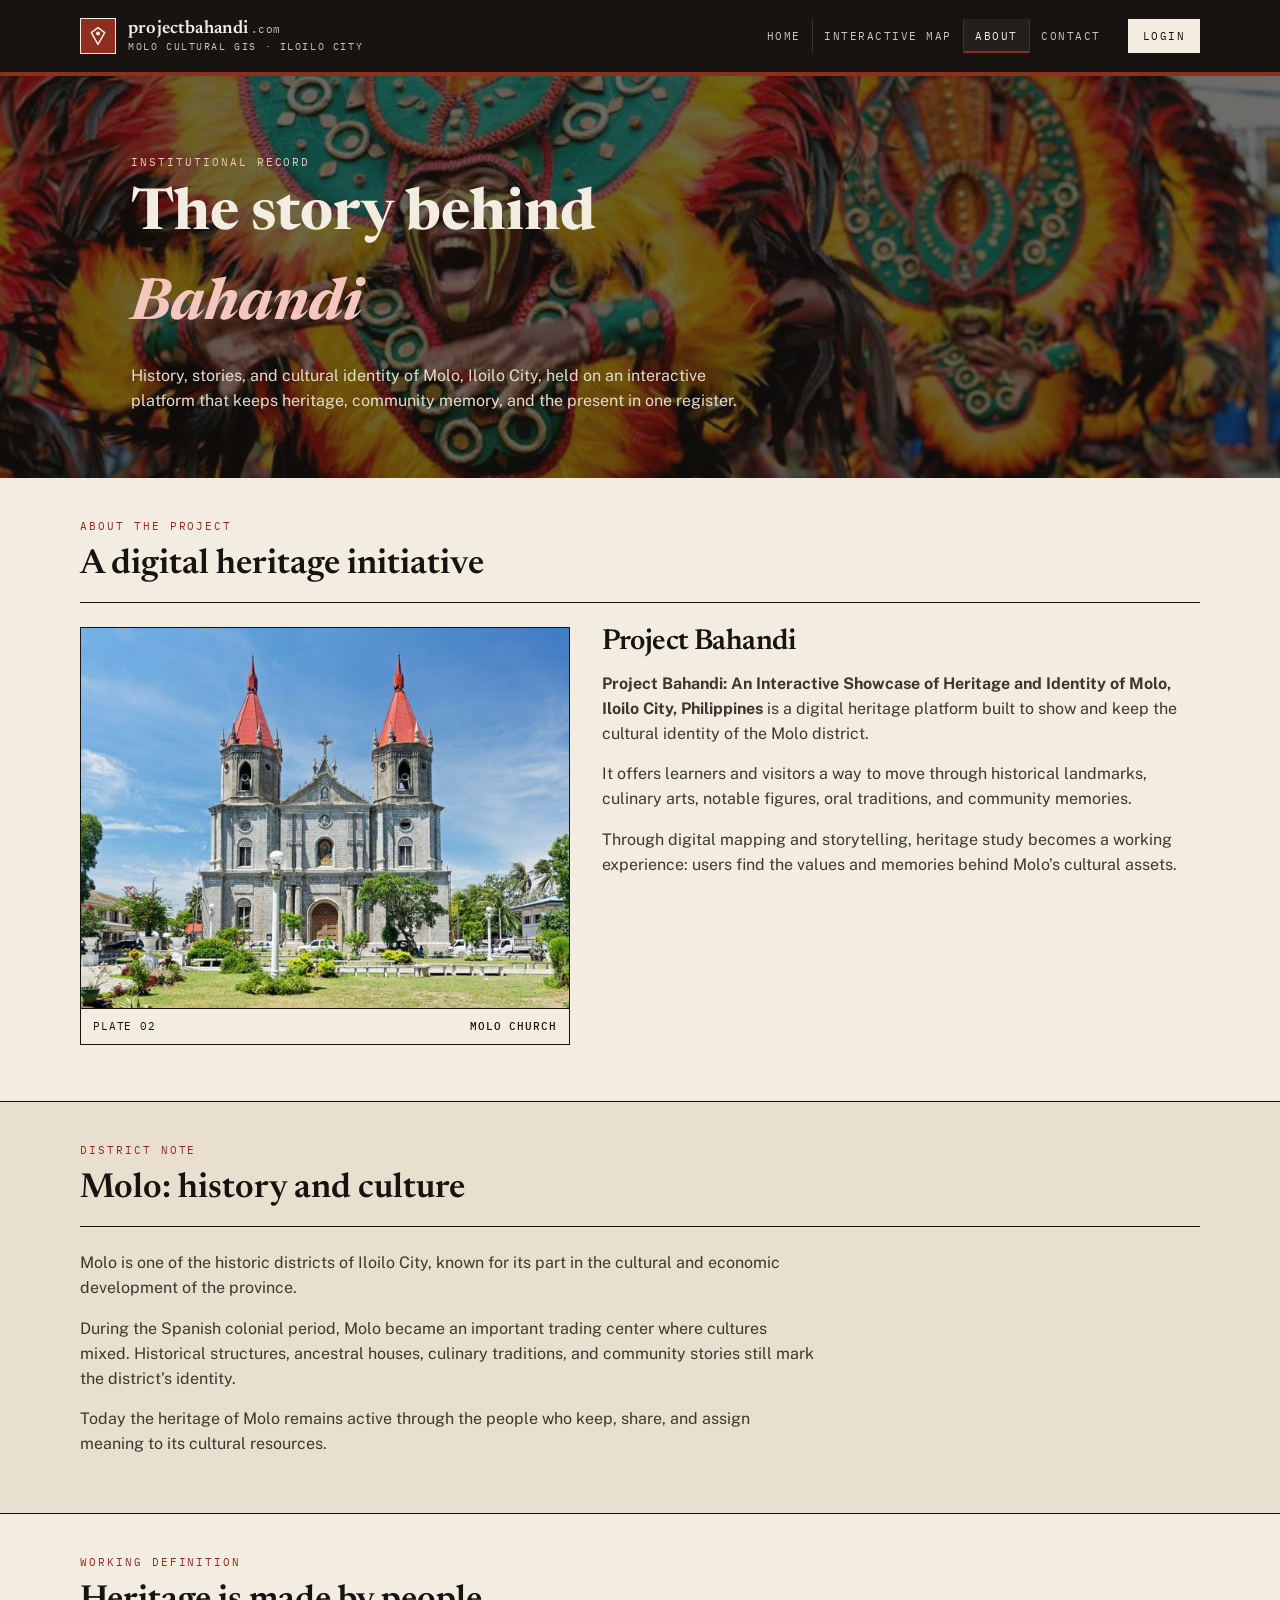
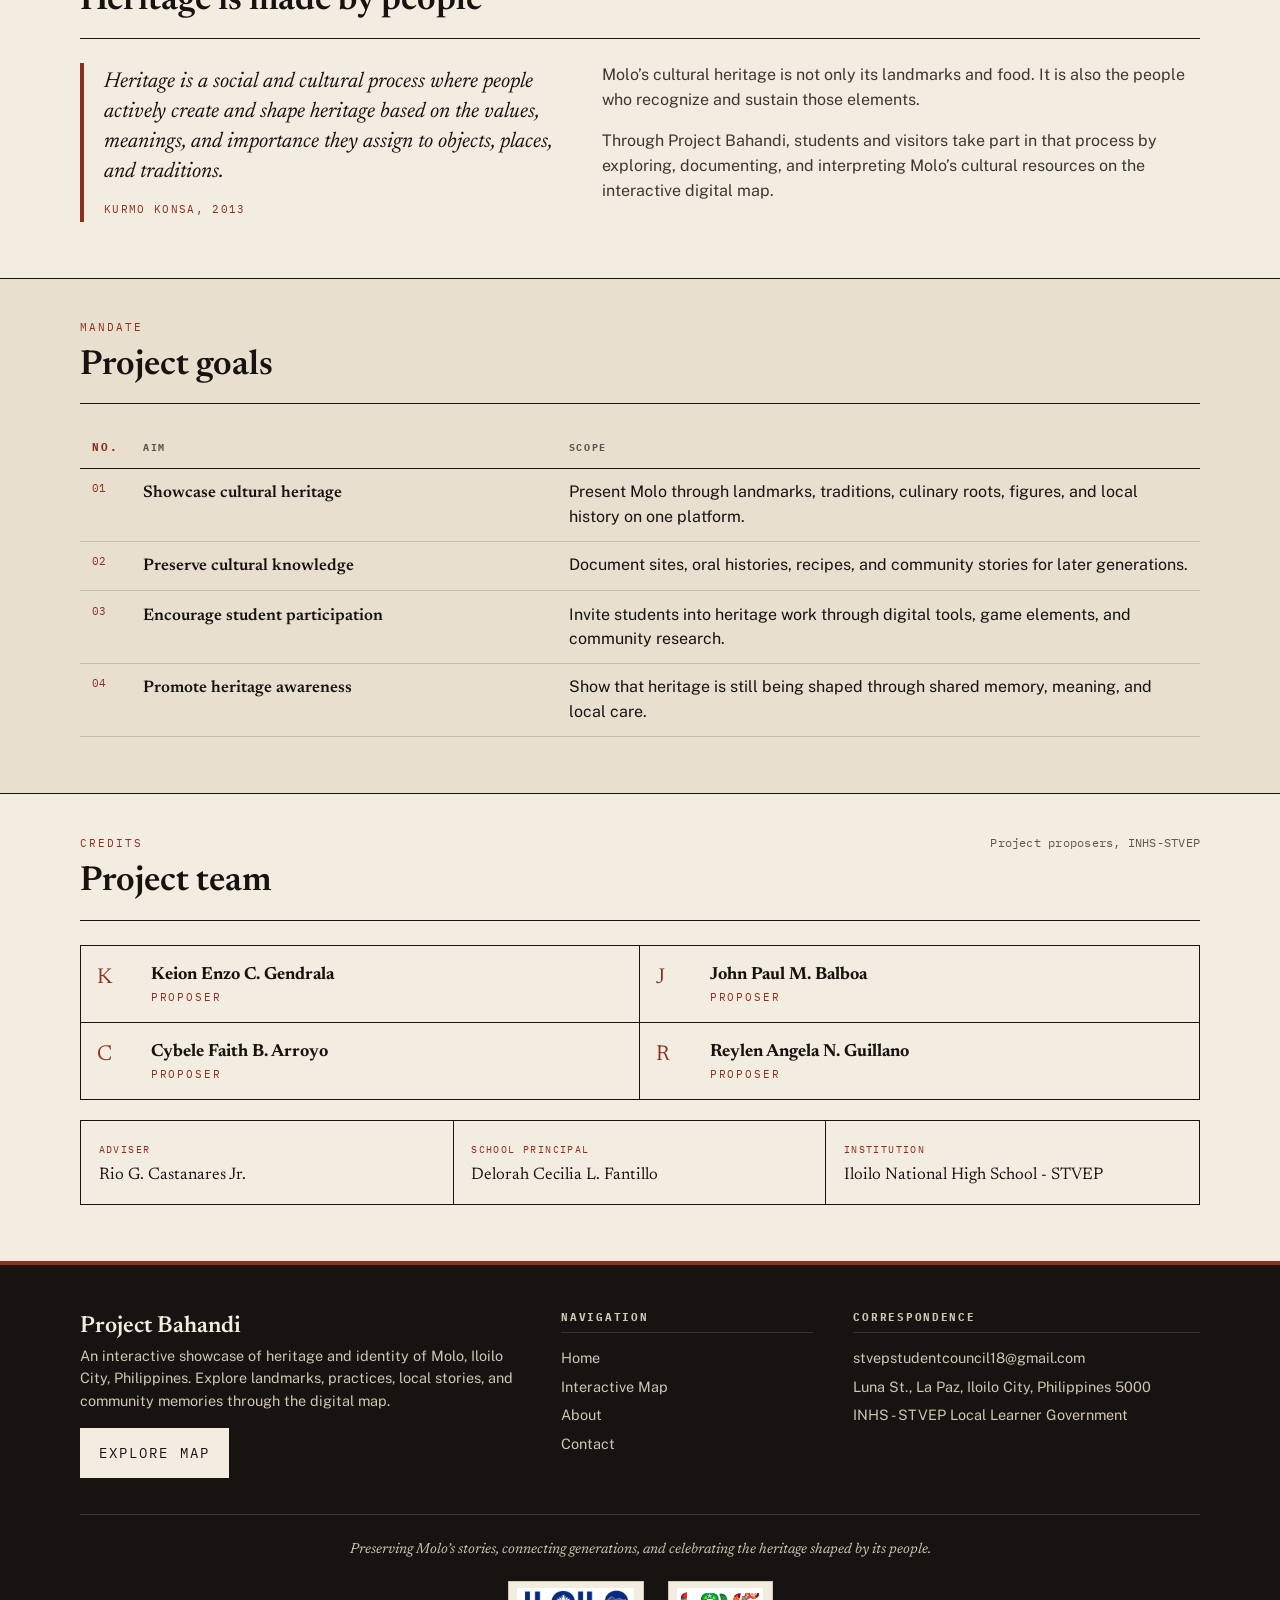
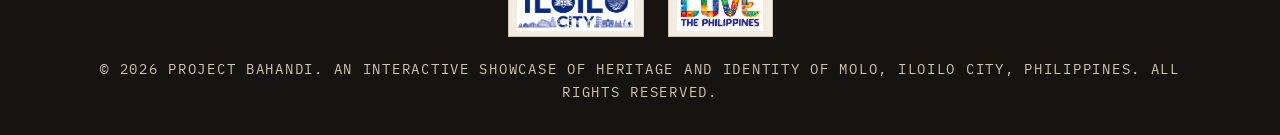
==== about.html @ ef710902 "first commit" ====
<!DOCTYPE html>
<html lang="en">
<head>
  <meta charset="UTF-8" />
  <meta name="viewport" content="width=device-width, initial-scale=1.0" />
  <title>About · Project Bahandi</title>
  <link rel="preconnect" href="https://fonts.googleapis.com" />
  <link rel="preconnect" href="https://fonts.gstatic.com" crossorigin />
  <link href="https://fonts.googleapis.com/css2?family=IBM+Plex+Mono:wght@400;500&family=Newsreader:ital,opsz,wght@0,6..72,400;0,6..72,600;0,6..72,700;1,6..72,400&family=Public+Sans:wght@400;500;600&display=swap" rel="stylesheet" />
  <link rel="stylesheet" href="css/institution.css" />
  <link rel="stylesheet" href="css/AboutStyle.css" />
</head>
<body class="site-body">
  <header class="masthead">
    <div class="masthead-inner">
      <a class="brand" href="index.html">
        <span class="brand-mark" aria-hidden="true">
          <svg viewBox="0 0 24 24" fill="none" stroke="currentColor" stroke-width="1.8" stroke-linecap="round" stroke-linejoin="round">
            <path d="M12 2 L20 8 L12 22 L4 8 Z"/>
            <circle cx="12" cy="9" r="2.5" fill="currentColor" stroke="none"/>
          </svg>
        </span>
        <span class="brand-text">
          <span class="brand-name">projectbahandi<span class="tld">.com</span></span>
          <span class="brand-meta">Molo Cultural GIS · Iloilo City</span>
        </span>
      </a>
      <nav class="site-nav" aria-label="Primary">
        <a href="index.html">Home</a>
        <a href="DigitalMap.html">Interactive Map</a>
        <a href="about.html" class="is-current">About</a>
        <a href="contact.html">Contact</a>
      </nav>
      <div class="mast-actions">
        <a class="nav-login" href="Login.html">Login</a>
        <button type="button" class="nav-toggle" id="mobile-toggle" aria-label="Toggle navigation" aria-expanded="false">
          <svg viewBox="0 0 24 24" fill="none" stroke="currentColor" stroke-width="2"><path d="M4 7h16M4 12h16M4 17h16"/></svg>
        </button>
      </div>
    </div>
    <div class="drawer" id="mobile-menu">
      <a href="index.html">Home</a>
      <a href="DigitalMap.html">Interactive Map</a>
      <a href="about.html" class="is-current">About</a>
      <a href="contact.html">Contact</a>
      <a href="Login.html">Login</a>
    </div>
  </header>

  <main class="page">
    <section class="mast-hero">
      <img src="assets/AboutUsPagePicture.jpg" alt="" />
      <div class="inner">
        <p class="kicker" style="color:#f3c7be;">Institutional record</p>
        <h1>The story behind <em>Bahandi</em></h1>
        <p>History, stories, and cultural identity of Molo, Iloilo City, held on an interactive platform that keeps heritage, community memory, and the present in one register.</p>
      </div>
    </section>

    <section class="folio section">
      <div class="section-head">
        <div>
          <p class="kicker">About the project</p>
          <h2>A digital heritage initiative</h2>
        </div>
      </div>
      <div class="split">
        <figure class="frame">
          <div class="frame-photo" style="height: 380px;">
            <img src="assets/MoloFront.jpg" alt="Molo Church front" />
          </div>
          <figcaption class="caption-bar">
            <span>Plate 02</span>
            <b>Molo Church</b>
          </figcaption>
        </figure>
        <div class="body-copy">
          <h3 class="display" style="font-size: 1.8rem; margin-bottom: 0.85rem;">Project Bahandi</h3>
          <p>
            <strong>Project Bahandi: An Interactive Showcase of Heritage and Identity of Molo, Iloilo City, Philippines</strong> is a digital heritage platform built to show and keep the cultural identity of the Molo district.
          </p>
          <p>
            It offers learners and visitors a way to move through historical landmarks, culinary arts, notable figures, oral traditions, and community memories.
          </p>
          <p>
            Through digital mapping and storytelling, heritage study becomes a working experience: users find the values and memories behind Molo’s cultural assets.
          </p>
        </div>
      </div>
    </section>

    <section class="band section">
      <div class="folio">
        <div class="section-head">
          <div>
            <p class="kicker">District note</p>
            <h2>Molo: history and culture</h2>
          </div>
        </div>
        <div class="body-copy" style="max-width: 46rem;">
          <p>Molo is one of the historic districts of Iloilo City, known for its part in the cultural and economic development of the province.</p>
          <p>During the Spanish colonial period, Molo became an important trading center where cultures mixed. Historical structures, ancestral houses, culinary traditions, and community stories still mark the district’s identity.</p>
          <p>Today the heritage of Molo remains active through the people who keep, share, and assign meaning to its cultural resources.</p>
        </div>
      </div>
    </section>

    <section class="folio section">
      <div class="section-head">
        <div>
          <p class="kicker">Working definition</p>
          <h2>Heritage is made by people</h2>
        </div>
      </div>
      <div class="split">
        <blockquote class="quote-rule">
          <p>Heritage is a social and cultural process where people actively create and shape heritage based on the values, meanings, and importance they assign to objects, places, and traditions.</p>
          <cite>Kurmo Konsa, 2013</cite>
        </blockquote>
        <div class="body-copy">
          <p>Molo’s cultural heritage is not only its landmarks and food. It is also the people who recognize and sustain those elements.</p>
          <p>Through Project Bahandi, students and visitors take part in that process by exploring, documenting, and interpreting Molo’s cultural resources on the interactive digital map.</p>
        </div>
      </div>
    </section>

    <section class="band section">
      <div class="folio">
        <div class="section-head">
          <div>
            <p class="kicker">Mandate</p>
            <h2>Project goals</h2>
          </div>
        </div>
        <table class="ledger">
          <thead>
            <tr>
              <th class="idx">No.</th>
              <th>Aim</th>
              <th>Scope</th>
            </tr>
          </thead>
          <tbody>
            <tr>
              <td class="idx">01</td>
              <th>Showcase cultural heritage</th>
              <td>Present Molo through landmarks, traditions, culinary roots, figures, and local history on one platform.</td>
            </tr>
            <tr>
              <td class="idx">02</td>
              <th>Preserve cultural knowledge</th>
              <td>Document sites, oral histories, recipes, and community stories for later generations.</td>
            </tr>
            <tr>
              <td class="idx">03</td>
              <th>Encourage student participation</th>
              <td>Invite students into heritage work through digital tools, game elements, and community research.</td>
            </tr>
            <tr>
              <td class="idx">04</td>
              <th>Promote heritage awareness</th>
              <td>Show that heritage is still being shaped through shared memory, meaning, and local care.</td>
            </tr>
          </tbody>
        </table>
      </div>
    </section>

    <section class="folio section">
      <div class="section-head">
        <div>
          <p class="kicker">Credits</p>
          <h2>Project team</h2>
        </div>
        <p class="section-note">Project proposers, INHS-STVEP</p>
      </div>
      <div class="staff-grid">
        <div class="staff-row">
          <span class="init">K</span>
          <div>
            <h4>Keion Enzo C. Gendrala</h4>
            <p class="kicker">Proposer</p>
          </div>
        </div>
        <div class="staff-row">
          <span class="init">J</span>
          <div>
            <h4>John Paul M. Balboa</h4>
            <p class="kicker">Proposer</p>
          </div>
        </div>
        <div class="staff-row">
          <span class="init">C</span>
          <div>
            <h4>Cybele Faith B. Arroyo</h4>
            <p class="kicker">Proposer</p>
          </div>
        </div>
        <div class="staff-row">
          <span class="init">R</span>
          <div>
            <h4>Reylen Angela N. Guillano</h4>
            <p class="kicker">Proposer</p>
          </div>
        </div>
      </div>
      <div class="officers">
        <div>
          <p class="lab">Adviser</p>
          <p>Rio G. Castanares Jr.</p>
        </div>
        <div>
          <p class="lab">School Principal</p>
          <p>Delorah Cecilia L. Fantillo</p>
        </div>
        <div>
          <p class="lab">Institution</p>
          <p>Iloilo National High School - STVEP</p>
        </div>
      </div>
    </section>
  </main>

  <footer class="colophon" id="contact-us">
    <div class="colophon-inner">
      <div>
        <h2>Project Bahandi</h2>
        <p>An interactive showcase of heritage and identity of Molo, Iloilo City, Philippines. Explore landmarks, practices, local stories, and community memories through the digital map.</p>
        <a class="btn" href="DigitalMap.html">Explore map</a>
      </div>
      <div>
        <h3>Navigation</h3>
        <ul>
          <li><a href="index.html">Home</a></li>
          <li><a href="DigitalMap.html">Interactive Map</a></li>
          <li><a href="about.html">About</a></li>
          <li><a href="contact.html">Contact</a></li>
        </ul>
      </div>
      <div>
        <h3>Correspondence</h3>
        <ul>
          <li>stvepstudentcouncil18@gmail.com</li>
          <li>Luna St., La Paz, Iloilo City, Philippines 5000</li>
          <li>INHS - STVEP Local Learner Government</li>
        </ul>
      </div>
    </div>
    <div class="colophon-end">
      <p class="motto">Preserving Molo’s stories, connecting generations, and celebrating the heritage shaped by its people.</p>
      <div class="seals">
        <img src="assets/Iloilo_City.jpg" alt="Iloilo City logo" />
        <img src="assets/Philippines.jpg" alt="Love the Philippines logo" />
      </div>
      <p class="legal">© 2026 Project Bahandi. An interactive showcase of heritage and identity of Molo, Iloilo City, Philippines. All rights reserved.</p>
    </div>
  </footer>

  <script src="js/site-chrome.js"></script>
</body>
</html>
---- css/institution.css ----
/* ==========================================================================
   Project Bahandi · Institutional Gazette
   Paper, ink, oxblood. Editorial heritage + municipal cartography.
   For Home, About, Contact, Login. Does not style the GIS map chrome.
   ========================================================================== */

:root {
  --paper: #f3ede1;
  --paper-2: #e8dfcf;
  --ink: #161310;
  --ink-soft: #3d372f;
  --muted: #5e574c;
  --rule: #161310;
  --hair: #c9bdaa;
  --oxblood: #8e2e1f;
  --oxblood-deep: #6b2116;
  --gilt: #7a5c2a;
  --ok-bg: #dce8d7;
  --ok-ink: #1c3a22;
  --warn-bg: #f1d6d0;
  --warn-ink: #6b2116;
  --header-h: 72px;
  --frame: 1.5px;
  --gutter: clamp(1.25rem, 4vw, 3.5rem);
  --max: 1120px;
  --display: "Newsreader", "Iowan Old Style", Palatino, "Palatino Linotype", serif;
  --sans: "Public Sans", "Segoe UI", sans-serif;
  --mono: "IBM Plex Mono", Consolas, monospace;
}

*,
*::before,
*::after {
  box-sizing: border-box;
  margin: 0;
  padding: 0;
}

html {
  scroll-behavior: smooth;
}

body.site-body {
  min-height: 100%;
  background: var(--paper);
  color: var(--ink);
  font-family: var(--sans);
  font-size: 16px;
  line-height: 1.55;
  overflow-x: hidden;
}

img {
  max-width: 100%;
  display: block;
}

a {
  color: inherit;
  text-decoration: none;
}

button,
input,
textarea,
select {
  font-family: inherit;
}

.sr-only {
  position: absolute;
  width: 1px;
  height: 1px;
  padding: 0;
  margin: -1px;
  overflow: hidden;
  clip: rect(0, 0, 0, 0);
  border: 0;
}

/* --------------------------------------------------------------------------
   Masthead
   -------------------------------------------------------------------------- */

.masthead {
  position: sticky;
  top: 0;
  z-index: 80;
  background: var(--ink);
  color: var(--paper);
  border-bottom: 4px solid var(--oxblood);
}

.masthead-inner {
  max-width: calc(var(--max) + 2 * var(--gutter));
  margin: 0 auto;
  padding: 0 var(--gutter);
  min-height: var(--header-h);
  display: grid;
  grid-template-columns: minmax(0, 1fr) auto auto;
  align-items: center;
  gap: 1rem;
}

.brand {
  display: flex;
  align-items: center;
  gap: 0.75rem;
  min-width: 0;
  color: var(--paper);
}

.brand-mark {
  width: 36px;
  height: 36px;
  flex-shrink: 0;
  border: var(--frame) solid var(--paper);
  display: grid;
  place-items: center;
  background: var(--oxblood);
  color: var(--paper);
}

.brand-mark svg {
  width: 20px;
  height: 20px;
}

.brand-text {
  display: flex;
  flex-direction: column;
  min-width: 0;
  line-height: 1.1;
}

.brand-name {
  font-family: var(--display);
  font-size: 1.15rem;
  font-weight: 600;
  letter-spacing: 0.01em;
}

.brand-name .tld {
  font-family: var(--mono);
  font-size: 0.68rem;
  font-weight: 400;
  letter-spacing: 0.04em;
  color: #cfc6b4;
  margin-left: 0.15rem;
}

.brand-meta {
  font-family: var(--mono);
  font-size: 0.62rem;
  letter-spacing: 0.16em;
  text-transform: uppercase;
  color: #cfc6b4;
  margin-top: 0.2rem;
}

.site-nav {
  display: flex;
  align-items: center;
  gap: 0;
}

.site-nav a {
  font-family: var(--mono);
  font-size: 0.68rem;
  letter-spacing: 0.14em;
  text-transform: uppercase;
  color: #cfc6b4;
  padding: 0.55rem 0.7rem;
  border-left: 1px solid #3a342c;
}

.site-nav a:first-child {
  border-left: 0;
}

.site-nav a:hover,
.site-nav a.is-current {
  color: var(--paper);
  background: #241f1a;
}

.site-nav a.is-current {
  box-shadow: inset 0 -2px 0 var(--oxblood);
}

.mast-actions {
  display: flex;
  align-items: center;
  gap: 0.5rem;
}

.nav-login {
  font-family: var(--mono);
  font-size: 0.68rem;
  letter-spacing: 0.14em;
  text-transform: uppercase;
  background: var(--paper);
  color: var(--ink);
  padding: 0.5rem 0.85rem;
  border: var(--frame) solid var(--paper);
}

.nav-login:hover,
.nav-login.is-current {
  background: var(--oxblood);
  color: var(--paper);
  border-color: var(--oxblood);
}

.nav-toggle {
  display: none;
  width: 40px;
  height: 40px;
  background: transparent;
  border: 1px solid #cfc6b4;
  color: var(--paper);
  cursor: pointer;
  align-items: center;
  justify-content: center;
}

.nav-toggle svg {
  width: 18px;
  height: 18px;
}

.drawer {
  display: none;
  background: #241f1a;
  border-top: 1px solid #3a342c;
  padding: 0.5rem var(--gutter) 1rem;
}

.drawer.is-open {
  display: flex;
  flex-direction: column;
}

.drawer a {
  font-family: var(--mono);
  font-size: 0.75rem;
  letter-spacing: 0.14em;
  text-transform: uppercase;
  color: var(--paper);
  padding: 0.75rem 0;
  border-bottom: 1px solid #3a342c;
}

.drawer a.is-current {
  color: #f3c7be;
}

/* --------------------------------------------------------------------------
   Page frame
   -------------------------------------------------------------------------- */

.page {
  padding-top: 0;
}

.folio {
  max-width: calc(var(--max) + 2 * var(--gutter));
  margin: 0 auto;
  padding: 2.5rem var(--gutter) 3.5rem;
}

.folio-rule {
  border-top: 1px solid var(--ink);
  border-bottom: 1px solid var(--ink);
  padding: 0.35rem 0;
  margin-bottom: 1.75rem;
}

.kicker {
  font-family: var(--mono);
  font-size: 0.68rem;
  letter-spacing: 0.18em;
  text-transform: uppercase;
  color: var(--oxblood);
}

.display {
  font-family: var(--display);
  font-weight: 600;
  letter-spacing: -0.02em;
  line-height: 1.08;
  color: var(--ink);
}

.lede {
  font-family: var(--display);
  font-size: 1.15rem;
  font-weight: 400;
  line-height: 1.45;
  color: var(--ink-soft);
  max-width: 40rem;
}

.body-copy {
  color: var(--ink-soft);
  max-width: 42rem;
}

.body-copy p + p {
  margin-top: 1rem;
}

.section-head {
  display: flex;
  align-items: baseline;
  justify-content: space-between;
  gap: 1rem;
  border-bottom: var(--frame) solid var(--ink);
  padding-bottom: 0.65rem;
  margin-bottom: 1.5rem;
}

.section-head h2 {
  font-family: var(--display);
  font-size: clamp(1.6rem, 3vw, 2.15rem);
  font-weight: 600;
}

.section-head .kicker {
  margin-bottom: 0.25rem;
}

.section-note {
  font-family: var(--mono);
  font-size: 0.72rem;
  color: var(--muted);
  max-width: 22rem;
  letter-spacing: 0.02em;
}

.band {
  background: var(--paper-2);
  border-top: var(--frame) solid var(--ink);
  border-bottom: var(--frame) solid var(--ink);
}

/* --------------------------------------------------------------------------
   Buttons / links
   -------------------------------------------------------------------------- */

.btn {
  display: inline-flex;
  align-items: center;
  gap: 0.55rem;
  font-family: var(--mono);
  font-size: 0.72rem;
  letter-spacing: 0.14em;
  text-transform: uppercase;
  padding: 0.8rem 1.15rem;
  border: var(--frame) solid var(--ink);
  cursor: pointer;
  background: var(--ink);
  color: var(--paper);
}

.btn:hover {
  background: var(--oxblood);
  border-color: var(--oxblood);
  color: var(--paper);
}

.btn-ghost {
  background: transparent;
  color: var(--ink);
}

.btn-ghost:hover {
  background: var(--ink);
  color: var(--paper);
}

.inline-link {
  font-family: var(--mono);
  font-size: 0.72rem;
  letter-spacing: 0.12em;
  text-transform: uppercase;
  color: var(--oxblood);
  border-bottom: 1px solid var(--oxblood);
}

.inline-link:hover {
  color: var(--ink);
  border-color: var(--ink);
}

/* --------------------------------------------------------------------------
   Architectural frames (no frost, no glow)
   -------------------------------------------------------------------------- */

.frame {
  border: var(--frame) solid var(--ink);
  background: var(--paper);
}

.frame-photo {
  overflow: hidden;
  background: var(--paper-2);
}

.frame-photo img {
  width: 100%;
  height: 100%;
  object-fit: cover;
}

.caption-bar {
  display: flex;
  justify-content: space-between;
  gap: 1rem;
  padding: 0.55rem 0.75rem;
  border-top: 1px solid var(--ink);
  font-family: var(--mono);
  font-size: 0.68rem;
  letter-spacing: 0.08em;
  text-transform: uppercase;
}

.caption-bar b {
  font-weight: 500;
}

/* --------------------------------------------------------------------------
   Ledger / register tables
   -------------------------------------------------------------------------- */

.ledger {
  width: 100%;
  border-collapse: collapse;
}

.ledger th,
.ledger td {
  text-align: left;
  padding: 0.7rem 0.75rem;
  border-bottom: 1px solid var(--hair);
  vertical-align: top;
}

.ledger thead th {
  font-family: var(--mono);
  font-size: 0.65rem;
  letter-spacing: 0.16em;
  text-transform: uppercase;
  color: var(--muted);
  border-bottom: var(--frame) solid var(--ink);
  background: var(--paper-2);
}

.ledger tbody th {
  font-family: var(--display);
  font-size: 1.05rem;
  font-weight: 600;
  color: var(--ink);
  width: 38%;
}

.ledger .idx {
  font-family: var(--mono);
  font-size: 0.7rem;
  color: var(--oxblood);
  width: 3.2rem;
}

/* --------------------------------------------------------------------------
   Auth status (login.js)
   -------------------------------------------------------------------------- */

#loginMessage {
  font-family: var(--mono);
  font-size: 0.75rem;
  padding: 0.7rem 0.8rem;
  border: var(--frame) solid var(--ink);
  margin-bottom: 1rem;
}

#loginMessage.hidden {
  display: none !important;
}

#loginMessage.success {
  display: block !important;
  background: var(--ok-bg);
  color: var(--ok-ink);
  border-color: var(--ok-ink);
}

#loginMessage.warning {
  display: block !important;
  background: var(--warn-bg);
  color: var(--warn-ink);
  border-color: var(--warn-ink);
}

.field {
  display: flex;
  flex-direction: column;
  gap: 0.35rem;
  margin-bottom: 1rem;
}

.field label {
  font-family: var(--mono);
  font-size: 0.65rem;
  letter-spacing: 0.16em;
  text-transform: uppercase;
  color: var(--muted);
}

.field input {
  width: 100%;
  background: var(--paper);
  border: var(--frame) solid var(--ink);
  color: var(--ink);
  padding: 0.7rem 0.8rem;
  font-size: 0.95rem;
  outline: none;
}

.field input:focus {
  box-shadow: inset 0 0 0 1px var(--oxblood);
  border-color: var(--oxblood);
}

.btn-full {
  width: 100%;
  justify-content: center;
}

.btn-google {
  width: 100%;
  justify-content: center;
  margin-top: 0.6rem;
  background: var(--paper);
  color: var(--ink);
}

.btn-google:hover {
  background: var(--paper-2);
  color: var(--ink);
  border-color: var(--ink);
}

.auth-note {
  margin-top: 1rem;
  font-size: 0.85rem;
  color: var(--muted);
  text-align: center;
}

.auth-note a {
  color: var(--oxblood);
  border-bottom: 1px solid var(--oxblood);
}

/* --------------------------------------------------------------------------
   Colophon / footer
   -------------------------------------------------------------------------- */

.colophon {
  background: var(--ink);
  color: var(--paper);
  border-top: 4px solid var(--oxblood);
  padding: 2.75rem var(--gutter) 2rem;
}

.colophon-inner {
  max-width: var(--max);
  margin: 0 auto;
  display: grid;
  grid-template-columns: 1.4fr 0.8fr 1.1fr;
  gap: 2rem 2.5rem;
}

.colophon h2 {
  font-family: var(--display);
  font-size: 1.45rem;
  font-weight: 600;
}

.colophon h3 {
  font-family: var(--mono);
  font-size: 0.68rem;
  letter-spacing: 0.16em;
  text-transform: uppercase;
  border-bottom: 1px solid #3a342c;
  padding-bottom: 0.4rem;
  margin-bottom: 0.85rem;
  color: #cfc6b4;
}

.colophon p,
.colophon li,
.colophon a {
  font-size: 0.9rem;
  color: #cfc6b4;
}

.colophon ul {
  list-style: none;
}

.colophon li + li {
  margin-top: 0.4rem;
}

.colophon a:hover {
  color: var(--paper);
}

.colophon .btn {
  margin-top: 1rem;
  background: var(--paper);
  color: var(--ink);
  border-color: var(--paper);
}

.colophon .btn:hover {
  background: var(--oxblood);
  color: var(--paper);
  border-color: var(--oxblood);
}

.colophon-end {
  max-width: var(--max);
  margin: 2.25rem auto 0;
  padding-top: 1.5rem;
  border-top: 1px solid #3a342c;
  text-align: center;
}

.motto {
  font-family: var(--display);
  font-style: italic;
  font-size: 1.15rem;
  color: var(--paper);
  max-width: 38rem;
  margin: 0 auto 1.25rem;
}

.seals {
  display: flex;
  justify-content: center;
  align-items: center;
  gap: 1.5rem;
  margin-bottom: 1.25rem;
}

.seals img {
  height: 56px;
  width: auto;
  background: var(--paper);
  padding: 0.35rem 0.55rem;
  border: 1px solid #cfc6b4;
}

.legal {
  font-family: var(--mono);
  font-size: 0.62rem;
  letter-spacing: 0.12em;
  text-transform: uppercase;
  color: #8a8274;
  line-height: 1.6;
}

/* --------------------------------------------------------------------------
   Home layout
   -------------------------------------------------------------------------- */

.hero-gazette {
  display: grid;
  grid-template-columns: 1.15fr 0.85fr;
  gap: 2.25rem;
  align-items: start;
}

.hero-gazette h1 {
  font-size: clamp(2.6rem, 6vw, 4.6rem);
  margin: 0.5rem 0 1rem;
}

.hero-gazette h1 em {
  font-style: italic;
  font-weight: 400;
  color: var(--oxblood);
}

.hero-actions {
  display: flex;
  flex-wrap: wrap;
  gap: 0.65rem;
  margin-top: 1.5rem;
}

.dateline {
  font-family: var(--mono);
  font-size: 0.68rem;
  letter-spacing: 0.12em;
  text-transform: uppercase;
  color: var(--muted);
  display: flex;
  justify-content: space-between;
  gap: 1rem;
  border-top: 1px solid var(--ink);
  border-bottom: 1px solid var(--ink);
  padding: 0.4rem 0;
  margin-bottom: 1.25rem;
}

.guide-stage {
  position: relative;
  min-height: 280px;
}

.sprite-slide {
  display: none;
  grid-template-columns: 220px 1fr;
  gap: 1.5rem;
  align-items: center;
}

.sprite-slide.active-slide {
  display: grid;
}

.sprite-well {
  border: var(--frame) solid var(--ink);
  background: var(--paper-2);
  aspect-ratio: 1;
  display: grid;
  place-items: center;
  padding: 1rem;
}

.sprite-well img {
  width: 70%;
  height: 70%;
  object-fit: contain;
  image-rendering: pixelated;
  image-rendering: crisp-edges;
}

.role-mark {
  font-family: var(--mono);
  font-size: 0.65rem;
  letter-spacing: 0.16em;
  text-transform: uppercase;
  color: var(--oxblood);
}

.sprite-slide h3 {
  font-family: var(--display);
  font-size: 1.85rem;
  margin: 0.35rem 0 0.65rem;
}

.stage-controls {
  display: flex;
  align-items: center;
  justify-content: space-between;
  gap: 1rem;
  margin-top: 1.25rem;
  padding-top: 0.85rem;
  border-top: 1px solid var(--ink);
}

.ctrl-pair {
  display: flex;
  gap: 0.4rem;
}

.ctrl {
  width: 40px;
  height: 40px;
  border: var(--frame) solid var(--ink);
  background: var(--paper);
  cursor: pointer;
  display: grid;
  place-items: center;
}

.ctrl:hover {
  background: var(--ink);
  color: var(--paper);
}

.ctrl svg {
  width: 16px;
  height: 16px;
}

.dots {
  display: flex;
  gap: 0.35rem;
}

.dot-btn {
  width: 10px;
  height: 10px;
  border: 1px solid var(--ink);
  background: transparent;
  cursor: pointer;
  padding: 0;
}

.dot-btn.is-on {
  background: var(--oxblood);
  border-color: var(--oxblood);
  width: 22px;
}

.counter {
  font-family: var(--mono);
  font-size: 0.75rem;
  letter-spacing: 0.08em;
}

.site-grid {
  display: grid;
  grid-template-columns: repeat(4, 1fr);
  gap: 0;
  border: var(--frame) solid var(--ink);
}

.site-cell {
  padding: 0;
  border-right: 1px solid var(--ink);
  background: var(--paper);
}

.site-cell:last-child {
  border-right: 0;
}

.site-cell .thumb {
  height: 140px;
  background: var(--paper-2);
  border-bottom: 1px solid var(--ink);
  overflow: hidden;
  display: grid;
  place-items: center;
}

.site-cell .thumb img {
  width: 100%;
  height: 100%;
  object-fit: cover;
}

.site-cell .pad {
  padding: 0.85rem 0.9rem 1rem;
}

.site-cell .cat {
  font-family: var(--mono);
  font-size: 0.62rem;
  letter-spacing: 0.14em;
  text-transform: uppercase;
  color: var(--oxblood);
}

.site-cell h4 {
  font-family: var(--display);
  font-size: 1.15rem;
  margin: 0.25rem 0 0.4rem;
}

.site-cell p {
  font-size: 0.82rem;
  color: var(--ink-soft);
}

.split {
  display: grid;
  grid-template-columns: 0.9fr 1.1fr;
  gap: 2rem;
  align-items: start;
}

.purpose-list {
  list-style: none;
}

.purpose-list li {
  display: grid;
  grid-template-columns: 2.4rem 1fr;
  gap: 0.75rem;
  padding: 0.9rem 0;
  border-bottom: 1px solid var(--hair);
}

.purpose-list li:first-child {
  border-top: 1px solid var(--ink);
}

.purpose-list .n {
  font-family: var(--mono);
  font-size: 0.75rem;
  color: var(--oxblood);
}

.purpose-list h4 {
  font-family: var(--display);
  font-size: 1.15rem;
  margin-bottom: 0.25rem;
}

.purpose-list p {
  font-size: 0.9rem;
  color: var(--ink-soft);
}

.media-card h4 {
  font-family: var(--display);
  font-size: 1.35rem;
  margin: 0.85rem 0 0.4rem;
}

.play-hit {
  position: relative;
  display: block;
}

.play-hit .play {
  position: absolute;
  inset: 0;
  display: grid;
  place-items: center;
}

.play-hit .play span {
  width: 52px;
  height: 52px;
  border: var(--frame) solid var(--paper);
  background: var(--ink);
  color: var(--paper);
  display: grid;
  place-items: center;
}

/* About */

.mast-hero {
  position: relative;
  min-height: 320px;
  display: grid;
  place-items: center;
  background: var(--ink);
  color: var(--paper);
  overflow: hidden;
}

.mast-hero img {
  position: absolute;
  inset: 0;
  width: 100%;
  height: 100%;
  object-fit: cover;
  opacity: 0.38;
}

.mast-hero .inner {
  position: relative;
  z-index: 1;
  max-width: var(--max);
  padding: 4rem var(--gutter);
  width: 100%;
}

.mast-hero h1 {
  font-family: var(--display);
  font-size: clamp(2.2rem, 5vw, 3.6rem);
  max-width: 18ch;
}

.mast-hero h1 em {
  font-style: italic;
  color: #f3c7be;
}

.mast-hero p {
  margin-top: 0.9rem;
  max-width: 40rem;
  color: #e4dccb;
}

.quote-rule {
  border-left: 4px solid var(--oxblood);
  padding: 0.2rem 0 0.2rem 1.25rem;
}

.quote-rule p {
  font-family: var(--display);
  font-size: 1.35rem;
  font-style: italic;
  line-height: 1.4;
}

.quote-rule cite {
  display: block;
  margin-top: 0.85rem;
  font-family: var(--mono);
  font-size: 0.7rem;
  font-style: normal;
  letter-spacing: 0.12em;
  text-transform: uppercase;
  color: var(--oxblood);
}

.staff-grid {
  display: grid;
  grid-template-columns: 1fr 1fr;
  gap: 0;
  border: var(--frame) solid var(--ink);
}

.staff-row {
  display: grid;
  grid-template-columns: 2.6rem 1fr;
  gap: 0.75rem;
  padding: 1rem 1rem;
  border-bottom: 1px solid var(--ink);
  border-right: 1px solid var(--ink);
}

.staff-row:nth-child(2n) {
  border-right: 0;
}

.staff-row:nth-last-child(-n + 2) {
  border-bottom: 0;
}

.staff-row .init {
  font-family: var(--display);
  font-size: 1.35rem;
  color: var(--oxblood);
}

.staff-row h4 {
  font-family: var(--display);
  font-size: 1.1rem;
}

.officers {
  display: grid;
  grid-template-columns: repeat(3, 1fr);
  margin-top: 1.25rem;
  border: var(--frame) solid var(--ink);
}

.officers div {
  padding: 1rem 1.1rem;
  border-right: 1px solid var(--ink);
}

.officers div:last-child {
  border-right: 0;
}

.officers .lab {
  font-family: var(--mono);
  font-size: 0.62rem;
  letter-spacing: 0.14em;
  text-transform: uppercase;
  color: var(--oxblood);
}

.officers p {
  font-family: var(--display);
  font-size: 1.05rem;
  margin-top: 0.3rem;
}

/* Contact directory */

.directory {
  display: grid;
  grid-template-columns: 14rem 1fr;
  gap: 0 1.5rem;
  border-top: var(--frame) solid var(--ink);
}

.directory dt {
  font-family: var(--mono);
  font-size: 0.68rem;
  letter-spacing: 0.14em;
  text-transform: uppercase;
  color: var(--oxblood);
  padding: 1rem 0;
  border-bottom: 1px solid var(--hair);
}

.directory dd {
  padding: 0.9rem 0;
  border-bottom: 1px solid var(--hair);
  color: var(--ink-soft);
}

.directory a {
  color: var(--ink);
  border-bottom: 1px solid var(--hair);
}

.directory a:hover {
  border-color: var(--oxblood);
  color: var(--oxblood);
}

/* Login layout */

.auth-folio {
  display: grid;
  grid-template-columns: 0.85fr 1.15fr;
  border: var(--frame) solid var(--ink);
  min-height: 460px;
}

.auth-aside {
  position: relative;
  background: var(--ink);
  color: var(--paper);
  overflow: hidden;
  min-height: 240px;
}

.auth-aside img {
  position: absolute;
  inset: 0;
  width: 100%;
  height: 100%;
  object-fit: cover;
  opacity: 0.42;
}

.auth-aside .copy {
  position: relative;
  z-index: 1;
  padding: 1.75rem;
  height: 100%;
  display: flex;
  flex-direction: column;
  justify-content: space-between;
  min-height: 240px;
}

.auth-aside h2 {
  font-family: var(--display);
  font-size: 2rem;
  margin: 0.4rem 0 0.6rem;
}

.auth-form {
  padding: 1.75rem 1.85rem 1.5rem;
  background: var(--paper);
}

.auth-form-top {
  display: flex;
  justify-content: space-between;
  align-items: baseline;
  margin-bottom: 1.1rem;
}

.auth-form h1 {
  font-family: var(--display);
  font-size: 1.85rem;
}

.auth-foot {
  margin-top: 1.5rem;
  padding-top: 1rem;
  border-top: 1px solid var(--ink);
}

kbd {
  font-family: var(--mono);
  font-size: 0.7rem;
  border: 1px solid var(--ink);
  padding: 0.05rem 0.35rem;
  background: var(--paper);
}

/* --------------------------------------------------------------------------
   Responsive
   -------------------------------------------------------------------------- */

@media (max-width: 1024px) {
  .site-nav {
    display: none;
  }

  .nav-toggle {
    display: flex;
  }

  .hero-gazette,
  .split,
  .sprite-slide.active-slide,
  .auth-folio {
    grid-template-columns: 1fr;
  }

  .site-grid {
    grid-template-columns: 1fr 1fr;
  }

  .site-cell:nth-child(2n) {
    border-right: 0;
  }

  .site-cell:nth-child(-n + 2) {
    border-bottom: 1px solid var(--ink);
  }

  .colophon-inner,
  .officers,
  .directory {
    grid-template-columns: 1fr;
  }

  .directory dt {
    padding-bottom: 0.15rem;
    border-bottom: 0;
  }

  .staff-grid {
    grid-template-columns: 1fr;
  }

  .staff-row {
    border-right: 0;
  }

  .staff-row:nth-last-child(-n + 2) {
    border-bottom: 1px solid var(--ink);
  }

  .staff-row:last-child {
    border-bottom: 0;
  }
}

@media (max-width: 640px) {
  .site-grid {
    grid-template-columns: 1fr;
  }

  .site-cell {
    border-right: 0;
    border-bottom: 1px solid var(--ink);
  }

  .site-cell:last-child {
    border-bottom: 0;
  }

  .officers div {
    border-right: 0;
    border-bottom: 1px solid var(--ink);
  }

  .officers div:last-child {
    border-bottom: 0;
  }

  .brand-meta {
    display: none;
  }

  .seals img {
    height: 44px;
  }
}
---- css/AboutStyle.css ----
/* About page inherits the institutional gazette from institution.css */
body.site-body {
  font-family: var(--sans);
}
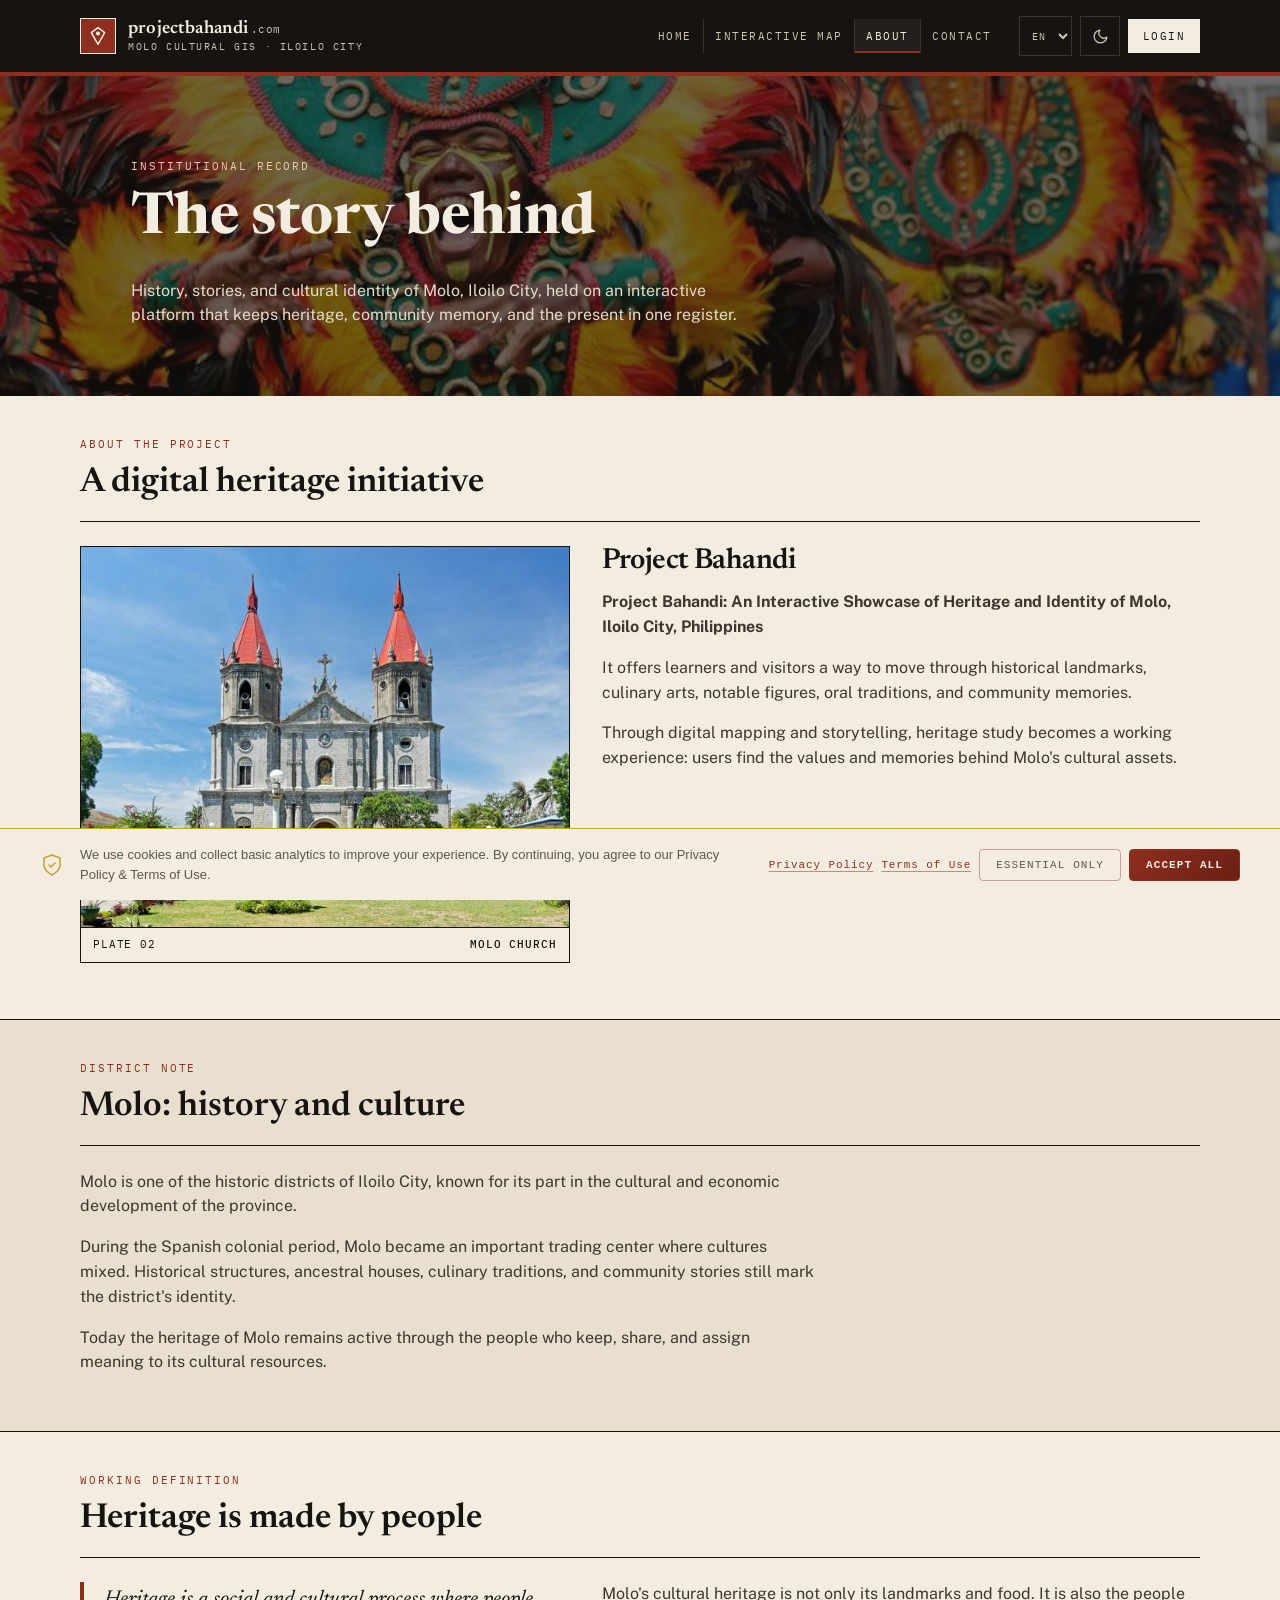
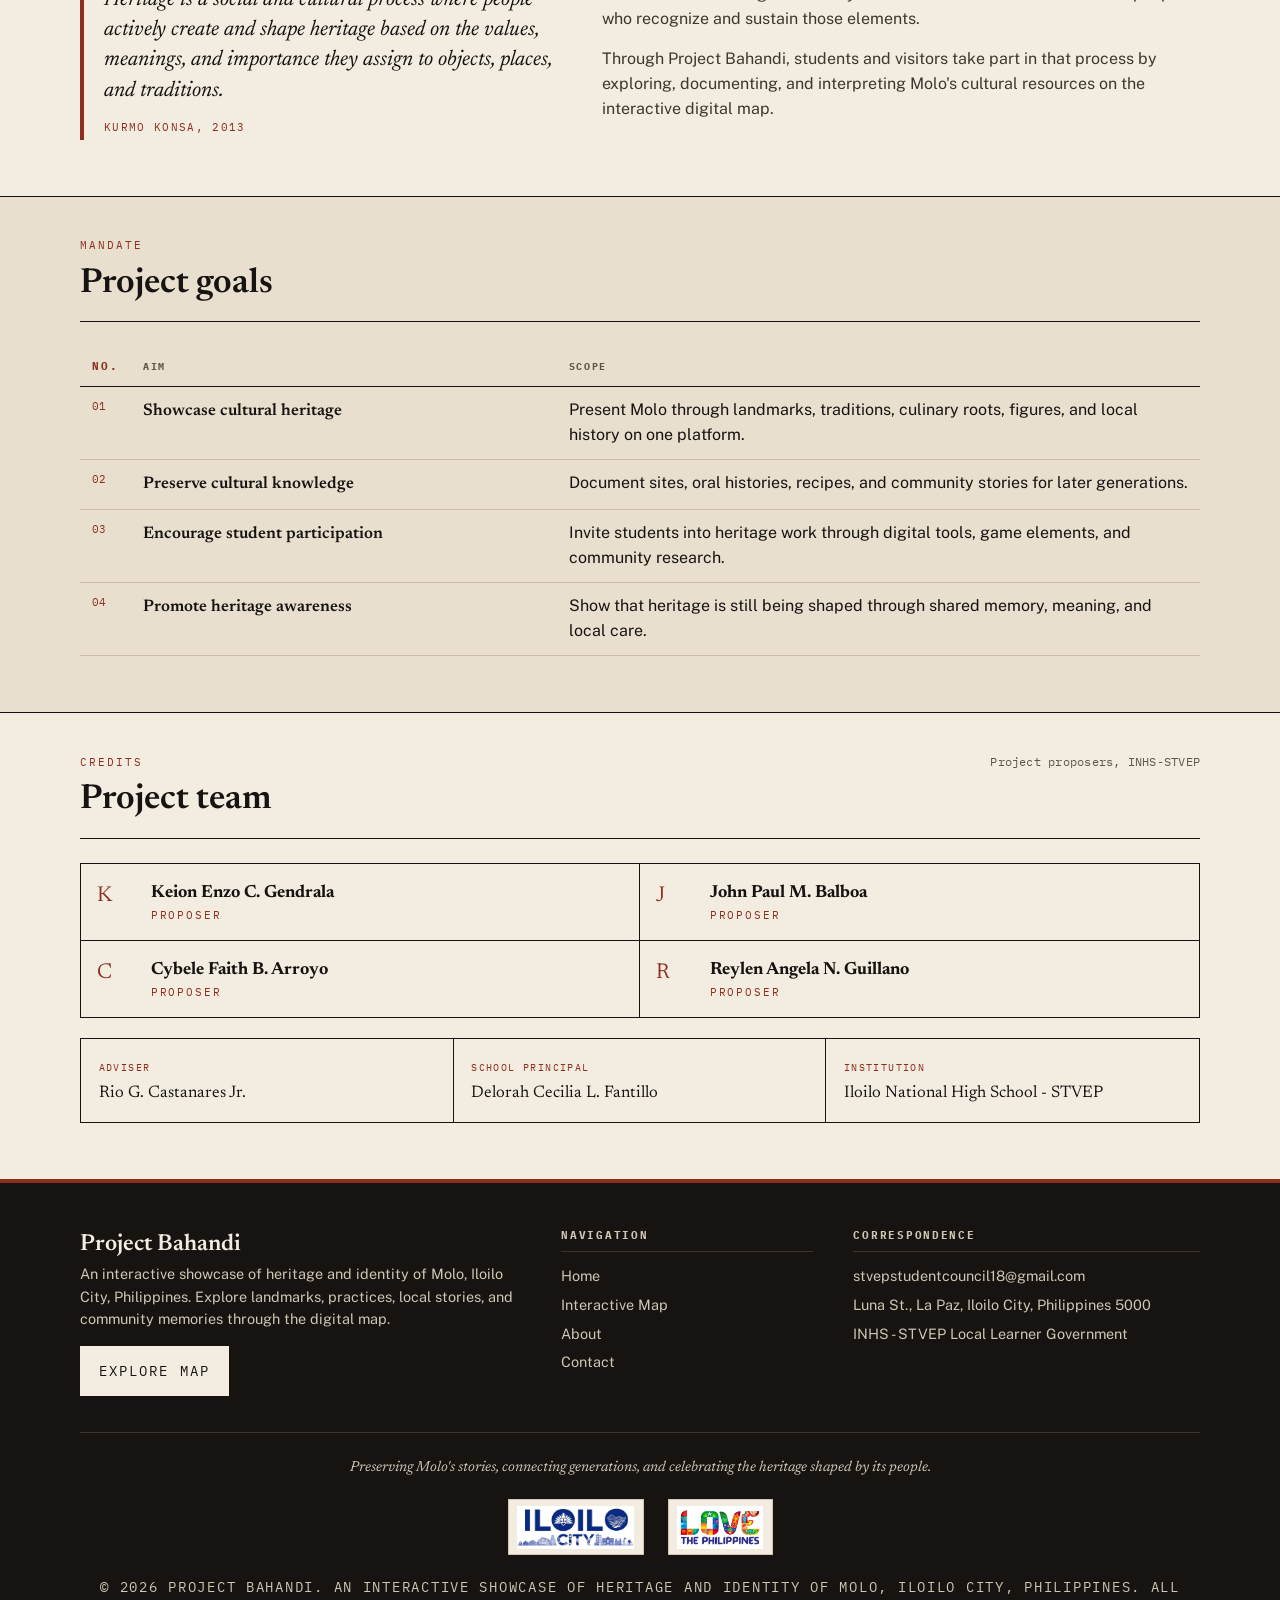
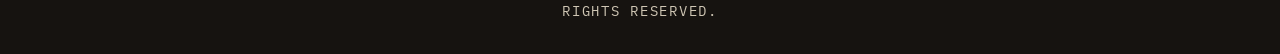
==== commit 281d088a: "Applications of TOS Better Light/Dark Mode Search bar and lang support" ====
--- a/about.html
+++ b/about.html
@@ -3,12 +3,24 @@
 <head>
   <meta charset="UTF-8" />
   <meta name="viewport" content="width=device-width, initial-scale=1.0" />
+  <script>
+    (function () {
+      var t = null;
+      try { t = window.localStorage.getItem("bahandi_theme"); } catch (e) {}
+      var d = t === "dark" || (t !== "light" && window.matchMedia && window.matchMedia("(prefers-color-scheme: dark)").matches) ? "dark" : "light";
+      document.documentElement.setAttribute("data-theme", d);
+      document.documentElement.style.colorScheme = d;
+    })();
+  </script>
   <title>About · Project Bahandi</title>
   <link rel="preconnect" href="https://fonts.googleapis.com" />
   <link rel="preconnect" href="https://fonts.gstatic.com" crossorigin />
   <link href="https://fonts.googleapis.com/css2?family=IBM+Plex+Mono:wght@400;500&family=Newsreader:ital,opsz,wght@0,6..72,400;0,6..72,600;0,6..72,700;1,6..72,400&family=Public+Sans:wght@400;500;600&display=swap" rel="stylesheet" />
   <link rel="stylesheet" href="css/institution.css" />
   <link rel="stylesheet" href="css/AboutStyle.css" />
+  <script src="js/theme.js"></script>
+  <script src="js/i18n.js"></script>
+  <script src="js/consent.js"></script>
 </head>
 <body class="site-body">
   <header class="masthead">
@@ -22,28 +34,40 @@
         </span>
         <span class="brand-text">
           <span class="brand-name">projectbahandi<span class="tld">.com</span></span>
-          <span class="brand-meta">Molo Cultural GIS · Iloilo City</span>
+          <span class="brand-meta" data-i18n="brand.meta">Molo Cultural GIS · Iloilo City</span>
         </span>
       </a>
       <nav class="site-nav" aria-label="Primary">
-        <a href="index.html">Home</a>
-        <a href="DigitalMap.html">Interactive Map</a>
-        <a href="about.html" class="is-current">About</a>
-        <a href="contact.html">Contact</a>
+        <a href="index.html" data-i18n="nav.home">Home</a>
+        <a href="DigitalMap.html" data-i18n="nav.map">Interactive Map</a>
+        <a href="about.html" class="is-current" data-i18n="nav.about">About</a>
+        <a href="contact.html" data-i18n="nav.contact">Contact</a>
       </nav>
       <div class="mast-actions">
-        <a class="nav-login" href="Login.html">Login</a>
+        <div class="nav-actions">
+          <select class="nav-lang" data-i18n-aria="nav.lang" data-i18n-title="nav.lang">
+            <option value="en">EN</option>
+            <option value="ms">MS</option>
+            <option value="th">TH</option>
+            <option value="tl">TL</option>
+          </select>
+          <button type="button" class="theme-toggle" data-i18n-aria="nav.theme" data-i18n-title="nav.theme" aria-pressed="false">
+            <svg class="icon-sun" viewBox="0 0 24 24" fill="none" stroke="currentColor" stroke-width="1.8" stroke-linecap="round" stroke-linejoin="round"><circle cx="12" cy="12" r="5"/><line x1="12" y1="1" x2="12" y2="3"/><line x1="12" y1="21" x2="12" y2="23"/><line x1="4.22" y1="4.22" x2="5.64" y2="5.64"/><line x1="18.36" y1="18.36" x2="19.78" y2="19.78"/><line x1="1" y1="12" x2="3" y2="12"/><line x1="21" y1="12" x2="23" y2="12"/><line x1="4.22" y1="19.78" x2="5.64" y2="18.36"/><line x1="18.36" y1="5.64" x2="19.78" y2="4.22"/></svg>
+            <svg class="icon-moon" viewBox="0 0 24 24" fill="none" stroke="currentColor" stroke-width="1.8" stroke-linecap="round" stroke-linejoin="round"><path d="M21 12.8 A9 9 0 1 1 11.2 3 A7 7 0 0 0 21 12.8 Z"/></svg>
+          </button>
+        </div>
+        <a class="nav-login" href="Login.html" data-i18n="nav.login">Login</a>
         <button type="button" class="nav-toggle" id="mobile-toggle" aria-label="Toggle navigation" aria-expanded="false">
           <svg viewBox="0 0 24 24" fill="none" stroke="currentColor" stroke-width="2"><path d="M4 7h16M4 12h16M4 17h16"/></svg>
         </button>
       </div>
     </div>
     <div class="drawer" id="mobile-menu">
-      <a href="index.html">Home</a>
-      <a href="DigitalMap.html">Interactive Map</a>
-      <a href="about.html" class="is-current">About</a>
-      <a href="contact.html">Contact</a>
-      <a href="Login.html">Login</a>
+      <a href="index.html" data-i18n="nav.home">Home</a>
+      <a href="DigitalMap.html" data-i18n="nav.map">Interactive Map</a>
+      <a href="about.html" class="is-current" data-i18n="nav.about">About</a>
+      <a href="contact.html" data-i18n="nav.contact">Contact</a>
+      <a href="Login.html" data-i18n="nav.login">Login</a>
     </div>
   </header>
 
@@ -51,38 +75,38 @@
     <section class="mast-hero">
       <img src="assets/AboutUsPagePicture.jpg" alt="" />
       <div class="inner">
-        <p class="kicker" style="color:#f3c7be;">Institutional record</p>
-        <h1>The story behind <em>Bahandi</em></h1>
-        <p>History, stories, and cultural identity of Molo, Iloilo City, held on an interactive platform that keeps heritage, community memory, and the present in one register.</p>
+        <p class="kicker" style="color:#f3c7be;" data-i18n="about.mast.kicker">Institutional record</p>
+        <h1 data-i18n-html="about.mast.title">The story behind <em>Bahandi</em></h1>
+        <p data-i18n="about.mast.lede">History, stories, and cultural identity of Molo, Iloilo City, held on an interactive platform that keeps heritage, community memory, and the present in one register.</p>
       </div>
     </section>
 
     <section class="folio section">
       <div class="section-head">
         <div>
-          <p class="kicker">About the project</p>
-          <h2>A digital heritage initiative</h2>
+          <p class="kicker" data-i18n="about.kicker">About the project</p>
+          <h2 data-i18n="about.title">A digital heritage initiative</h2>
         </div>
       </div>
       <div class="split">
         <figure class="frame">
           <div class="frame-photo" style="height: 380px;">
-            <img src="assets/MoloFront.jpg" alt="Molo Church front" />
+            <img src="assets/MoloFront.jpg" alt="Molo Church front" data-i18n-alt="img.moloChurch" />
           </div>
           <figcaption class="caption-bar">
-            <span>Plate 02</span>
-            <b>Molo Church</b>
+            <span data-i18n="about.plate">Plate 02</span>
+            <b data-i18n="about.plateLoc">Molo Church</b>
           </figcaption>
         </figure>
         <div class="body-copy">
-          <h3 class="display" style="font-size: 1.8rem; margin-bottom: 0.85rem;">Project Bahandi</h3>
-          <p>
+          <h3 class="display" style="font-size: 1.8rem; margin-bottom: 0.85rem;" data-i18n="about.head">Project Bahandi</h3>
+          <p data-i18n-html="about.p1">
             <strong>Project Bahandi: An Interactive Showcase of Heritage and Identity of Molo, Iloilo City, Philippines</strong> is a digital heritage platform built to show and keep the cultural identity of the Molo district.
           </p>
-          <p>
+          <p data-i18n="about.p2">
             It offers learners and visitors a way to move through historical landmarks, culinary arts, notable figures, oral traditions, and community memories.
           </p>
-          <p>
+          <p data-i18n="about.p3">
             Through digital mapping and storytelling, heritage study becomes a working experience: users find the values and memories behind Molo’s cultural assets.
           </p>
         </div>
@@ -93,14 +117,14 @@
       <div class="folio">
         <div class="section-head">
           <div>
-            <p class="kicker">District note</p>
-            <h2>Molo: history and culture</h2>
+<p class="kicker" data-i18n="dist.kicker">District note</p>
+            <h2 data-i18n="dist.title">Molo: history and culture</h2>
           </div>
         </div>
         <div class="body-copy" style="max-width: 46rem;">
-          <p>Molo is one of the historic districts of Iloilo City, known for its part in the cultural and economic development of the province.</p>
-          <p>During the Spanish colonial period, Molo became an important trading center where cultures mixed. Historical structures, ancestral houses, culinary traditions, and community stories still mark the district’s identity.</p>
-          <p>Today the heritage of Molo remains active through the people who keep, share, and assign meaning to its cultural resources.</p>
+          <p data-i18n="dist.p1">Molo is one of the historic districts of Iloilo City, known for its part in the cultural and economic development of the province.</p>
+          <p data-i18n="dist.p2">During the Spanish colonial period, Molo became an important trading center where cultures mixed. Historical structures, ancestral houses, culinary traditions, and community stories still mark the district's identity.</p>
+          <p data-i18n="dist.p3">Today the heritage of Molo remains active through the people who keep, share, and assign meaning to its cultural resources.</p>
         </div>
       </div>
     </section>
@@ -108,18 +132,18 @@
     <section class="folio section">
       <div class="section-head">
         <div>
-          <p class="kicker">Working definition</p>
-          <h2>Heritage is made by people</h2>
+          <p class="kicker" data-i18n="def.kicker">Working definition</p>
+          <h2 data-i18n="def.title">Heritage is made by people</h2>
         </div>
       </div>
       <div class="split">
         <blockquote class="quote-rule">
-          <p>Heritage is a social and cultural process where people actively create and shape heritage based on the values, meanings, and importance they assign to objects, places, and traditions.</p>
-          <cite>Kurmo Konsa, 2013</cite>
+          <p data-i18n="def.quote">Heritage is a social and cultural process where people actively create and shape heritage based on the values, meanings, and importance they assign to objects, places, and traditions.</p>
+          <cite data-i18n="def.cite">Kurmo Konsa, 2013</cite>
         </blockquote>
         <div class="body-copy">
-          <p>Molo’s cultural heritage is not only its landmarks and food. It is also the people who recognize and sustain those elements.</p>
-          <p>Through Project Bahandi, students and visitors take part in that process by exploring, documenting, and interpreting Molo’s cultural resources on the interactive digital map.</p>
+          <p data-i18n="def.p1">Molo’s cultural heritage is not only its landmarks and food. It is also the people who recognize and sustain those elements.</p>
+          <p data-i18n="def.p2">Through Project Bahandi, students and visitors take part in that process by exploring, documenting, and interpreting Molo’s cultural resources on the interactive digital map.</p>
         </div>
       </div>
     </section>
@@ -128,38 +152,38 @@
       <div class="folio">
         <div class="section-head">
           <div>
-            <p class="kicker">Mandate</p>
-            <h2>Project goals</h2>
+            <p class="kicker" data-i18n="mandate.kicker">Mandate</p>
+            <h2 data-i18n="mandate.title">Project goals</h2>
           </div>
         </div>
         <table class="ledger">
           <thead>
             <tr>
-              <th class="idx">No.</th>
-              <th>Aim</th>
-              <th>Scope</th>
+              <th class="idx" data-i18n="mandate.col.no">No.</th>
+              <th data-i18n="mandate.col.aim">Aim</th>
+              <th data-i18n="mandate.col.scope">Scope</th>
             </tr>
           </thead>
           <tbody>
             <tr>
               <td class="idx">01</td>
-              <th>Showcase cultural heritage</th>
-              <td>Present Molo through landmarks, traditions, culinary roots, figures, and local history on one platform.</td>
+              <th data-i18n="mandate.01.aim">Showcase cultural heritage</th>
+              <td data-i18n="mandate.01.scope">Present Molo through landmarks, traditions, culinary roots, figures, and local history on one platform.</td>
             </tr>
             <tr>
               <td class="idx">02</td>
-              <th>Preserve cultural knowledge</th>
-              <td>Document sites, oral histories, recipes, and community stories for later generations.</td>
+              <th data-i18n="mandate.02.aim">Preserve cultural knowledge</th>
+              <td data-i18n="mandate.02.scope">Document sites, oral histories, recipes, and community stories for later generations.</td>
             </tr>
             <tr>
               <td class="idx">03</td>
-              <th>Encourage student participation</th>
-              <td>Invite students into heritage work through digital tools, game elements, and community research.</td>
+              <th data-i18n="mandate.03.aim">Encourage student participation</th>
+              <td data-i18n="mandate.03.scope">Invite students into heritage work through digital tools, game elements, and community research.</td>
             </tr>
             <tr>
               <td class="idx">04</td>
-              <th>Promote heritage awareness</th>
-              <td>Show that heritage is still being shaped through shared memory, meaning, and local care.</td>
+              <th data-i18n="mandate.04.aim">Promote heritage awareness</th>
+              <td data-i18n="mandate.04.scope">Show that heritage is still being shaped through shared memory, meaning, and local care.</td>
             </tr>
           </tbody>
         </table>
@@ -169,52 +193,52 @@
     <section class="folio section">
       <div class="section-head">
         <div>
-          <p class="kicker">Credits</p>
-          <h2>Project team</h2>
-        </div>
-        <p class="section-note">Project proposers, INHS-STVEP</p>
+          <p class="kicker" data-i18n="credits.kicker">Credits</p>
+          <h2 data-i18n="credits.title">Project team</h2>
+        </div>
+        <p class="section-note" data-i18n="credits.note">Project proposers, INHS-STVEP</p>
       </div>
       <div class="staff-grid">
         <div class="staff-row">
           <span class="init">K</span>
           <div>
             <h4>Keion Enzo C. Gendrala</h4>
-            <p class="kicker">Proposer</p>
+            <p class="kicker" data-i18n="credits.role">Proposer</p>
           </div>
         </div>
         <div class="staff-row">
           <span class="init">J</span>
           <div>
             <h4>John Paul M. Balboa</h4>
-            <p class="kicker">Proposer</p>
+            <p class="kicker" data-i18n="credits.role">Proposer</p>
           </div>
         </div>
         <div class="staff-row">
           <span class="init">C</span>
           <div>
             <h4>Cybele Faith B. Arroyo</h4>
-            <p class="kicker">Proposer</p>
+            <p class="kicker" data-i18n="credits.role">Proposer</p>
           </div>
         </div>
         <div class="staff-row">
           <span class="init">R</span>
           <div>
             <h4>Reylen Angela N. Guillano</h4>
-            <p class="kicker">Proposer</p>
+            <p class="kicker" data-i18n="credits.role">Proposer</p>
           </div>
         </div>
       </div>
       <div class="officers">
         <div>
-          <p class="lab">Adviser</p>
+          <p class="lab" data-i18n="credits.advisor">Adviser</p>
           <p>Rio G. Castanares Jr.</p>
         </div>
         <div>
-          <p class="lab">School Principal</p>
+          <p class="lab" data-i18n="credits.principal">School Principal</p>
           <p>Delorah Cecilia L. Fantillo</p>
         </div>
         <div>
-          <p class="lab">Institution</p>
+          <p class="lab" data-i18n="credits.institution">Institution</p>
           <p>Iloilo National High School - STVEP</p>
         </div>
       </div>
@@ -224,35 +248,35 @@
   <footer class="colophon" id="contact-us">
     <div class="colophon-inner">
       <div>
-        <h2>Project Bahandi</h2>
-        <p>An interactive showcase of heritage and identity of Molo, Iloilo City, Philippines. Explore landmarks, practices, local stories, and community memories through the digital map.</p>
-        <a class="btn" href="DigitalMap.html">Explore map</a>
+        <h2 data-i18n="footer.title">Project Bahandi</h2>
+        <p data-i18n="footer.descAbout">An interactive showcase of heritage and identity of Molo, Iloilo City, Philippines. Explore landmarks, practices, local stories, and community memories through the digital map.</p>
+        <a class="btn" href="DigitalMap.html" data-i18n="footer.explore">Explore map</a>
       </div>
       <div>
-        <h3>Navigation</h3>
+        <h3 data-i18n="footer.nav">Navigation</h3>
         <ul>
-          <li><a href="index.html">Home</a></li>
-          <li><a href="DigitalMap.html">Interactive Map</a></li>
-          <li><a href="about.html">About</a></li>
-          <li><a href="contact.html">Contact</a></li>
+          <li><a href="index.html" data-i18n="nav.home">Home</a></li>
+          <li><a href="DigitalMap.html" data-i18n="nav.map">Interactive Map</a></li>
+          <li><a href="about.html" data-i18n="nav.about">About</a></li>
+          <li><a href="contact.html" data-i18n="nav.contact">Contact</a></li>
         </ul>
       </div>
       <div>
-        <h3>Correspondence</h3>
+        <h3 data-i18n="footer.talk">Correspondence</h3>
         <ul>
-          <li>stvepstudentcouncil18@gmail.com</li>
-          <li>Luna St., La Paz, Iloilo City, Philippines 5000</li>
-          <li>INHS - STVEP Local Learner Government</li>
+          <li data-i18n="footer.mail">stvepstudentcouncil18@gmail.com</li>
+          <li data-i18n="footer.addr">Luna St., La Paz, Iloilo City, Philippines 5000</li>
+          <li data-i18n="footer.lg">INHS - STVEP Local Learner Government</li>
         </ul>
       </div>
     </div>
     <div class="colophon-end">
-      <p class="motto">Preserving Molo’s stories, connecting generations, and celebrating the heritage shaped by its people.</p>
+      <p class="motto" data-i18n="footer.motto">Preserving Molo’s stories, connecting generations, and celebrating the heritage shaped by its people.</p>
       <div class="seals">
-        <img src="assets/Iloilo_City.jpg" alt="Iloilo City logo" />
-        <img src="assets/Philippines.jpg" alt="Love the Philippines logo" />
-      </div>
-      <p class="legal">© 2026 Project Bahandi. An interactive showcase of heritage and identity of Molo, Iloilo City, Philippines. All rights reserved.</p>
+        <img src="assets/Iloilo_City.jpg" alt="Iloilo City seal" data-i18n-alt="img.iloiloSeal" />
+        <img src="assets/Philippines.jpg" alt="Love the Philippines mark" data-i18n-alt="img.lovePh" />
+      </div>
+      <p class="legal" data-i18n="footer.legal">© 2026 Project Bahandi. An interactive showcase of heritage and identity of Molo, Iloilo City, Philippines. All rights reserved.</p>
     </div>
   </footer>
 
--- a/css/institution.css
+++ b/css/institution.css
@@ -194,6 +194,70 @@
   gap: 0.5rem;
 }
 
+/* Unified language / theme controls (all pages) */
+
+.nav-actions {
+  display: flex;
+  align-items: center;
+  gap: 0.5rem;
+}
+
+.nav-lang {
+  font-family: var(--mono);
+  font-size: 0.62rem;
+  letter-spacing: 0.12em;
+  text-transform: uppercase;
+  height: 40px;
+  padding: 0 0.5rem;
+  background: transparent;
+  color: #cfc6b4;
+  border: 1px solid #3a342c;
+  border-radius: 0;
+  cursor: pointer;
+  outline-offset: 2px;
+}
+
+.nav-lang:hover {
+  color: var(--paper);
+  border-color: var(--oxblood);
+}
+
+.nav-lang:focus-visible {
+  outline: 2px solid var(--oxblood);
+}
+
+.nav-lang option {
+  background: #f3ede1;
+  color: #161310;
+}
+
+.theme-toggle {
+  width: 40px;
+  height: 40px;
+  display: grid;
+  place-items: center;
+  background: transparent;
+  border: 1px solid #3a342c;
+  border-radius: 0;
+  color: #cfc6b4;
+  cursor: pointer;
+}
+
+.theme-toggle:hover {
+  color: var(--paper);
+  border-color: var(--oxblood);
+}
+
+.theme-toggle svg {
+  width: 17px;
+  height: 17px;
+}
+
+body:not(.theme-light) .theme-toggle .icon-sun { display: block; }
+body:not(.theme-light) .theme-toggle .icon-moon { display: none; }
+body.theme-light .theme-toggle .icon-sun { display: none; }
+body.theme-light .theme-toggle .icon-moon { display: block; }
+
 .nav-login {
   font-family: var(--mono);
   font-size: 0.68rem;
@@ -1281,3 +1345,444 @@
     height: 44px;
   }
 }
+
+/* ==========================================================================
+   Dark theme (html[data-theme="dark"]) — page surfaces turn navy.
+   Masthead, drawer, hero and footer stay deep ink for contrast.
+   ========================================================================== */
+
+html[data-theme="dark"] {
+  --paper: #0f172a;
+  --paper-2: #1e293b;
+  --ink: #eef2f9;
+  --ink-soft: #c6d0df;
+  --muted: #93a3b8;
+  --hair: #2b3a52;
+  --gilt: #b8955f;
+  --oxblood: #c94f3d;
+}
+
+html[data-theme="dark"] .masthead,
+html[data-theme="dark"] .colophon,
+html[data-theme="dark"] .mast-hero,
+html[data-theme="dark"] .auth-aside,
+html[data-theme="dark"] .drawer {
+  background: #161310;
+  color: #f3ede1;
+}
+
+html[data-theme="dark"] .masthead .brand,
+html[data-theme="dark"] .masthead .nav-login,
+html[data-theme="dark"] .masthead .nav-toggle,
+html[data-theme="dark"] .drawer a,
+html[data-theme="dark"] .colophon h2 {
+  color: #f3ede1;
+}
+
+html[data-theme="dark"] .masthead .nav-login {
+  background: var(--paper);
+  border-color: #3a342c;
+}
+
+html[data-theme="dark"] .masthead .brand-mark,
+html[data-theme="dark"] .masthead .nav-toggle {
+  border-color: #3a342c;
+}
+
+html[data-theme="dark"] .site-nav a:hover,
+html[data-theme="dark"] .site-nav a.is-current {
+  color: #f3ede1;
+}
+
+html[data-theme="dark"] .nav-lang,
+html[data-theme="dark"] .theme-toggle {
+  border-color: #1e293b;
+  color: #c6d0df;
+}
+
+html[data-theme="dark"] .theme-toggle:hover {
+  color: #f3ede1;
+  border-color: #c94f3d;
+}
+
+/* ==================== CONSENT BAR ==================== */
+.consent-banner {
+  position: fixed;
+  bottom: 0;
+  left: 0;
+  width: 100%;
+  z-index: 9999;
+  box-sizing: border-box;
+  border-top: 1px solid var(--border-color, #c9a227);
+  padding: 1rem 1.5rem;
+  background: var(--panel-bg-2, #0f172a);
+  color: var(--ink-soft, #c6d0df);
+  font-family: 'Space Grotesk', 'Urbanist', sans-serif;
+  font-size: 13px;
+  line-height: 1.5;
+  transform: translateY(102%);
+  opacity: 0;
+  transition: transform 0.35s ease, opacity 0.35s ease;
+  pointer-events: none;
+}
+
+.consent-banner.visible {
+  transform: translateY(0);
+  opacity: 1;
+  pointer-events: auto;
+}
+
+.consent-banner.leaving {
+  transform: translateY(102%);
+  opacity: 0;
+  pointer-events: none;
+}
+
+.consent-inner {
+  max-width: 1200px;
+  margin: 0 auto;
+  display: flex;
+  align-items: center;
+  gap: 16px;
+}
+
+.consent-icon {
+  flex: 0 0 auto;
+  width: 24px;
+  height: 24px;
+  color: #c9a227;
+}
+
+.consent-body {
+  flex: 1 1 auto;
+  min-width: 0;
+  display: flex;
+  align-items: center;
+  gap: 14px;
+  flex-wrap: wrap;
+}
+
+.consent-msg {
+  flex: 1 1 340px;
+  margin: 0;
+}
+
+.consent-actions {
+  display: flex;
+  align-items: center;
+  gap: 8px;
+  flex-wrap: wrap;
+  margin-left: auto;
+}
+
+.consent-link {
+  font-family: 'JetBrains Mono', 'Space Grotesk', monospace;
+  font-size: 11px;
+  letter-spacing: 0.08em;
+  color: #c9a227;
+  background: none;
+  border: 0;
+  padding: 0;
+  text-decoration: underline;
+  text-underline-offset: 3px;
+  text-decoration-color: rgba(201, 162, 39, 0.55);
+  cursor: pointer;
+  white-space: nowrap;
+  transition: color 0.15s ease;
+}
+
+.consent-link:hover {
+  color: #e3c566;
+}
+
+.consent-btn {
+  font-family: 'JetBrains Mono', 'Space Grotesk', monospace;
+  font-size: 11px;
+  letter-spacing: 0.1em;
+  text-transform: uppercase;
+  padding: 9px 16px;
+  border: 1px solid rgba(201, 162, 39, 0.5);
+  border-radius: 4px;
+  cursor: pointer;
+  white-space: nowrap;
+  transition: background 0.15s ease, border-color 0.15s ease,
+              color 0.15s ease, transform 0.12s ease;
+}
+
+.consent-btn:active {
+  transform: translateY(1px);
+}
+
+.consent-decline {
+  background: transparent;
+  color: var(--ink-soft, #c6d0df);
+}
+
+.consent-decline:hover {
+  border-color: #c9a227;
+  color: #fff;
+  background: rgba(201, 162, 39, 0.1);
+}
+
+.consent-accept {
+  background: linear-gradient(135deg, #c9a227 0%, #a8841f 100%);
+  border-color: #c9a227;
+  color: #0f172a;
+  font-weight: 600;
+}
+
+.consent-accept:hover {
+  background: linear-gradient(135deg, #d8b43a 0%, #b89328 100%);
+  border-color: #d8b43a;
+}
+
+/* ==================== POLICY MODAL ==================== */
+.policy-modal {
+  position: fixed;
+  inset: 0;
+  z-index: 10000;
+  display: none;
+  align-items: center;
+  justify-content: center;
+  padding: 1rem;
+}
+
+.policy-modal.open {
+  display: flex;
+}
+
+.policy-backdrop {
+  position: absolute;
+  inset: 0;
+  background: rgba(2, 6, 23, 0.62);
+  -webkit-backdrop-filter: blur(3px);
+  backdrop-filter: blur(3px);
+}
+
+.policy-dialog {
+  position: relative;
+  z-index: 1;
+  width: min(680px, 100%);
+  max-height: min(78vh, 640px);
+  overflow: auto;
+  background: var(--panel-bg-2, #0f172a);
+  border: 1px solid rgba(201, 162, 39, 0.4);
+  border-radius: 16px;
+  box-shadow: 0 24px 64px rgba(2, 6, 23, 0.65);
+  color: var(--ink-soft, #c6d0df);
+  font-family: 'Space Grotesk', 'Urbanist', sans-serif;
+  font-size: 13px;
+  line-height: 1.6;
+  outline: none;
+}
+
+.policy-header {
+  position: sticky;
+  top: 0;
+  z-index: 2;
+  display: flex;
+  align-items: center;
+  justify-content: space-between;
+  gap: 12px;
+  padding: 16px 20px;
+  background: rgba(15, 23, 42, 0.95);
+  border-bottom: 1px solid rgba(201, 162, 39, 0.25);
+}
+
+.policy-title {
+  margin: 0;
+  font-size: 16px;
+  letter-spacing: 0.04em;
+  color: #f8fafc;
+}
+
+.policy-close {
+  background: none;
+  border: 0;
+  font-size: 24px;
+  line-height: 1;
+  color: #c9a227;
+  cursor: pointer;
+  width: 32px;
+  height: 32px;
+  display: inline-flex;
+  align-items: center;
+  justify-content: center;
+  border-radius: 6px;
+}
+
+.policy-close:hover {
+  color: #e3c566;
+  background: rgba(201, 162, 39, 0.12);
+}
+
+.policy-body {
+  padding: 6px 20px 20px;
+}
+
+.policy-intro {
+  margin: 12px 0 16px;
+}
+
+.policy-section {
+  padding: 12px 0 4px;
+}
+
+.policy-section h4 {
+  margin: 0 0 6px;
+  font-size: 13px;
+  letter-spacing: 0.08em;
+  text-transform: uppercase;
+  color: #c9a227;
+}
+
+.policy-section p {
+  margin: 0;
+}
+
+.policy-footer {
+  position: sticky;
+  bottom: 0;
+  z-index: 2;
+  display: flex;
+  justify-content: flex-end;
+  padding: 14px 20px;
+  background: rgba(15, 23, 42, 0.95);
+  border-top: 1px solid rgba(201, 162, 39, 0.25);
+}
+
+.policy-btn {
+  font-family: 'JetBrains Mono', 'Space Grotesk', monospace;
+  font-size: 11px;
+  letter-spacing: 0.12em;
+  text-transform: uppercase;
+  padding: 9px 20px;
+  border: 1px solid #c9a227;
+  border-radius: 999px;
+  background: linear-gradient(135deg, #c9a227 0%, #a8841f 100%);
+  color: #0f172a;
+  font-weight: 600;
+  cursor: pointer;
+  transition: background 0.18s ease, border-color 0.18s ease;
+}
+
+.policy-btn:hover {
+  background: linear-gradient(135deg, #d8b43a 0%, #b89328 100%);
+  border-color: #d8b43a;
+}
+
+body.policy-lock {
+  overflow: hidden;
+}
+
+/* Light theme overrides */
+body.theme-light .consent-banner {
+  background: #f3ede1;
+  border-top-color: #c9a227;
+  color: #5e574c;
+}
+
+body.theme-light .consent-link {
+  color: #8e2e1f;
+  text-decoration-color: rgba(142, 46, 31, 0.5);
+}
+
+body.theme-light .consent-link:hover {
+  color: #6b1f13;
+}
+
+body.theme-light .consent-decline {
+  border-color: rgba(142, 46, 31, 0.4);
+  color: #5e574c;
+}
+
+body.theme-light .consent-decline:hover {
+  border-color: #6b1f13;
+  background: rgba(142, 46, 31, 0.08);
+  color: #161310;
+}
+
+body.theme-light .consent-accept {
+  background: linear-gradient(135deg, #8e2e1f 0%, #6b1f13 100%);
+  border-color: #8e2e1f;
+  color: #f3ede1;
+}
+
+body.theme-light .consent-accept:hover {
+  background: linear-gradient(135deg, #a33a28 0%, #7c2518 100%);
+  border-color: #a33a28;
+}
+
+body.theme-light .policy-dialog {
+  background: #f3ede1;
+  border-color: rgba(142, 46, 31, 0.35);
+  color: #3a352c;
+}
+
+body.theme-light .policy-header {
+  background: rgba(243, 237, 225, 0.95);
+  border-bottom-color: rgba(142, 46, 31, 0.25);
+}
+
+body.theme-light .policy-title {
+  color: #161310;
+}
+
+body.theme-light .policy-close {
+  color: #8e2e1f;
+}
+
+body.theme-light .policy-close:hover {
+  background: rgba(142, 46, 31, 0.1);
+  color: #6b1f13;
+}
+
+body.theme-light .policy-section h4 {
+  color: #8e2e1f;
+}
+
+body.theme-light .policy-footer {
+  background: rgba(243, 237, 225, 0.95);
+  border-top-color: rgba(142, 46, 31, 0.25);
+}
+
+body.theme-light .policy-btn {
+  background: linear-gradient(135deg, #8e2e1f 0%, #6b1f13 100%);
+  border-color: #8e2e1f;
+  color: #f3ede1;
+}
+
+/* Mobile */
+@media (max-width: 600px) {
+  .consent-banner {
+    padding: 0.85rem 1rem;
+  }
+
+  .consent-inner {
+    gap: 10px;
+  }
+
+  .consent-body {
+    flex-direction: column;
+    align-items: stretch;
+    gap: 10px;
+  }
+
+  .consent-msg {
+    flex: 1 1 auto;
+  }
+
+  .consent-actions {
+    margin-left: 0;
+    justify-content: stretch;
+  }
+
+  .consent-btn {
+    flex: 1 1 auto;
+    min-width: 0;
+  }
+
+  .policy-modal {
+    padding: 0.5rem;
+  }
+}
